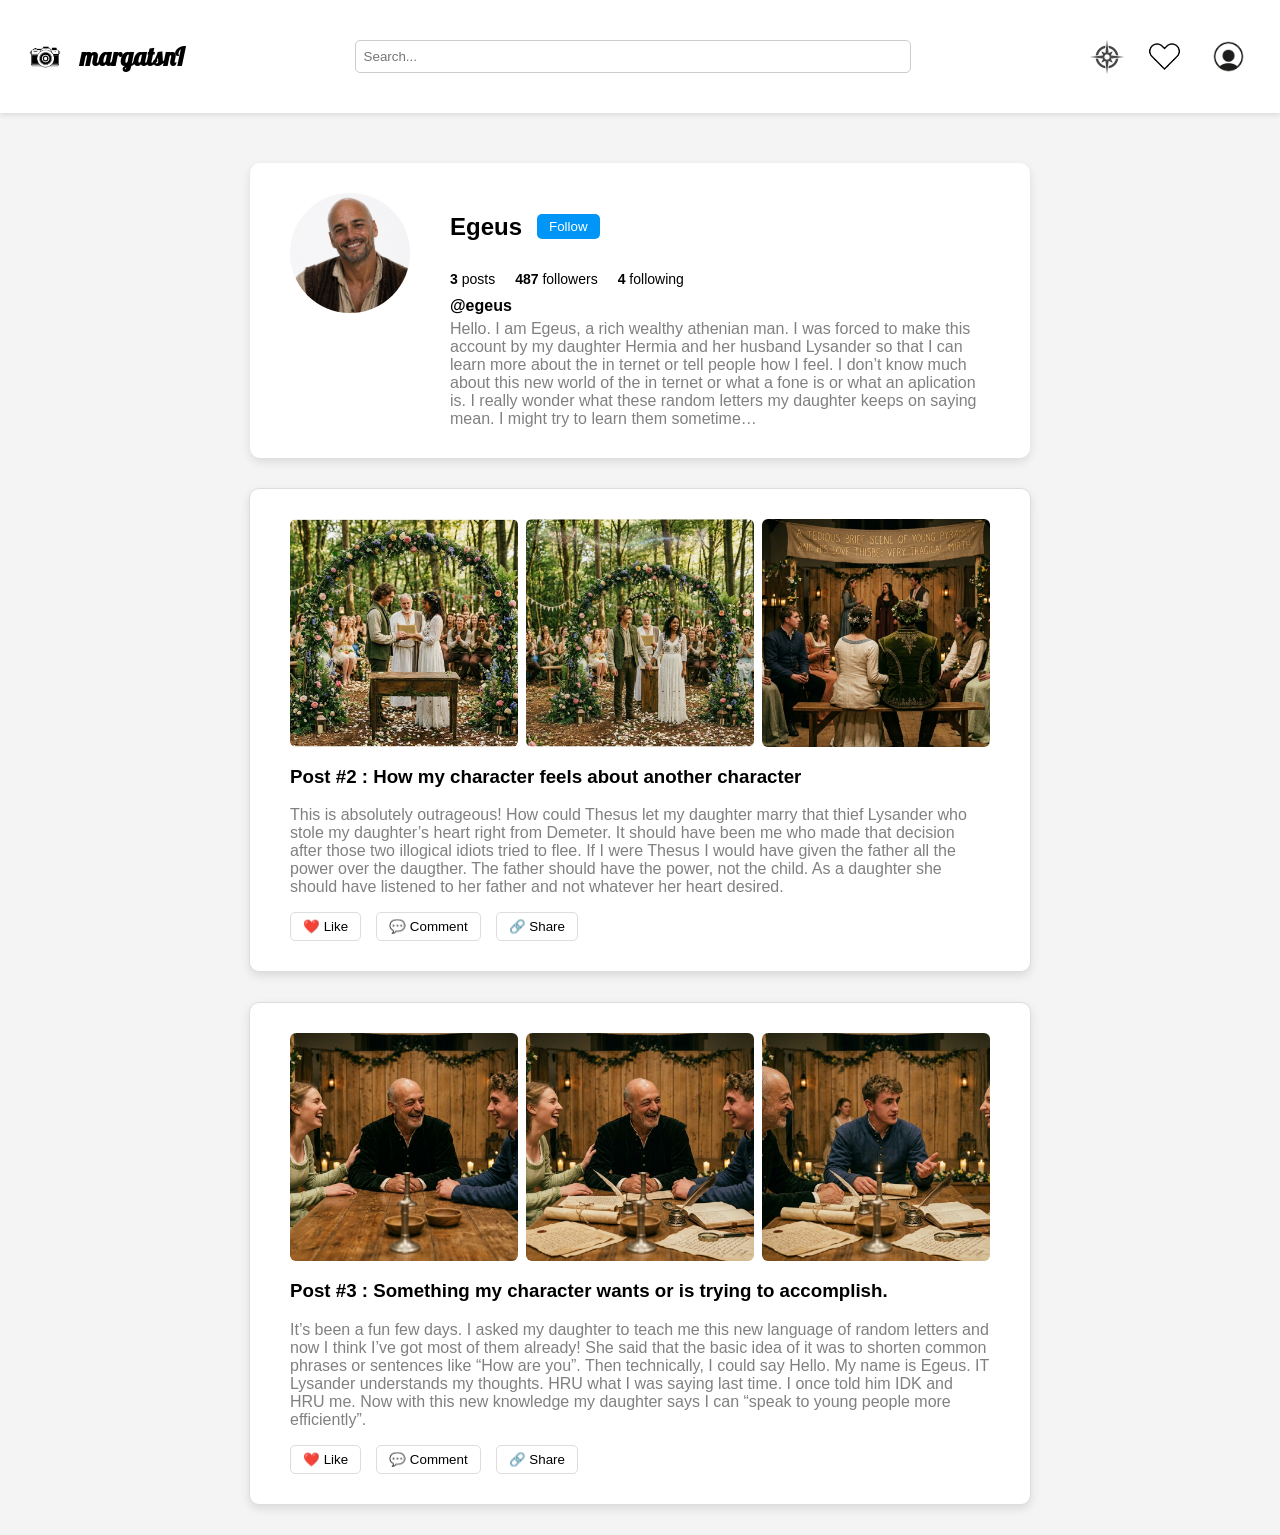
==== index.html @ ff3251a0 "Rename assets/html/index.html to index.html" ====
<!DOCTYPE html>
<html>
  <head>
    <link href="https://fonts.googleapis.com/css2?family=Lobster&display=swap" rel="stylesheet">
    <title>margatsnI - Profile Page</title>
    <link rel="stylesheet" href="/assets/css/main.css">
  </head>
  <script src="/assets/js/script.js"></script>
  <body>
    <header>
      <nav>
        <div class="left">
          <img src="/images/icon.png" alt="icon" class="nav-img">
          <div class="logo">margatsnI</div>
        </div>

        <div class="center">
          <input type="text" placeholder="Search..." class="search-bar">
        </div>

        <div class="right">
          <img src="/images/compass_icon.png" class="nav-icon">
          <img src="/images/heart_icon.png" class="nav-icon_for_heart">
          <img src="/images/person_icon.png" class="nav-icon_for_person">
        </div>
      </nav>
    </header>
    <main>
      <!-- PROFILE SECTION 1 -->
      <div class="profile-card">

        <div class="profile-left">
          <div class="profile-pic-frame">
            <img src="/images/profile.png" alt="Profile Picture" class="profile-img">
          </div>
        </div>

        <div class="profile-right">

          <div class="top-row">
            <h2>Egeus</h2>
            <button class="follow-btn" onclick="toggleFollow(this)">
              Follow
            </button>
          </div>

          <div class="stats">
            <span><strong>3</strong> posts</span>
            <span><strong>487</strong> followers</span>
            <span><strong>4</strong> following</span>
          </div>

          <div class="bio">
            <strong>@egeus</strong>
            <p>Hello. I am Egeus, a rich wealthy athenian man. I was forced to make this account by my daughter Hermia and her husband Lysander so that I can learn more about the in ternet or tell people how I feel. I don’t know much about this new world of the in ternet or what a fone is or what an aplication is. I really wonder what these random letters my daughter keeps on saying mean. I might try to learn them sometime…</p>
          </div>

        </div>

      </div>
      <!-- POST SECTION 2 -->
      <section class="post-section">

        <div class="post-card">

          <div class="post-images">
            <img src="/images/Gemini_Generated_Image_q5fb0cq5fb0cq5fb.png">
            <img src="/images/Gemini_Generated_Image_r89aztr89aztr89a.png">
            <img src="/images/Gemini_Generated_Image_va556va556va556v.png">
          </div>

          <h3 class="post-subtitle"><strong>Post #2</strong> : How my character feels about another character</h3>

          <p class="post-text">
            This is absolutely outrageous! How could Thesus let my daughter marry that thief Lysander who stole my daughter’s heart right from Demeter. It should have been me who made that decision after those two illogical idiots tried to flee. If I were Thesus I would have given the father all the power over the daugther. The father should have the power, not the child. As a daughter she should have listened to her father and not whatever her heart desired.
          </p>
          <div class="post-actions">
            <button class="action-btn like-btn" onclick="toggleLike(this)">❤️ Like</button>
            <button class="action-btn">💬 Comment</button>
            <button class="action-btn">🔗 Share</button>

        </div>
      </section>
      <!-- POST SECTION 3 -->
      <section class="post-section">

        <div class="post-card">

          <div class="post-images">
            <img src="/images/Gemini_Generated_Image_c8bsk2c8bsk2c8bs.png">
            <img src="/images/Gemini_Generated_Image_jsefj1jsefj1jsef.png">
            <img src="/images/Gemini_Generated_Image_icqchqicqchqicqc.png">
          </div>

          <h3 class="post-subtitle"><strong>Post #3</strong> : Something my character wants or is trying to accomplish.</h3>

          <p class="post-text">
            It’s been a fun few days. I asked my daughter to teach me this new language of random letters and now I think I’ve got most of them already! She said that the basic idea of it was to shorten common phrases or sentences like “How are you”. Then technically, I could say Hello. My name is Egeus. IT Lysander understands my thoughts. HRU what I was saying last time. I once told him IDK and HRU me. Now with this new knowledge my daughter says I can “speak to young people more efficiently”.
          </p>
          <div class="post-actions">
            <button class="action-btn like-btn" onclick="toggleLike(this)">❤️ Like</button>
            <button class="action-btn">💬 Comment</button>
            <button class="action-btn">🔗 Share</button>
          </div>
        </div>
      </section>
    </main>
  </body>
</html>
---- assets/css/main.css ----
body {
  margin: 0;
  font-family: Arial, sans-serif;
  background-color: #f4f4f4;
}

/* ================= NAVBAR ================= */

header {
  background-color: #ffffff;
  padding: 25px 20px;
  box-shadow: 0 2px 5px rgba(0, 0, 0, 0.1);
}

nav {
  display: flex;
  justify-content: space-between;
  align-items: center;
}

/* LEFT */
.left {
  display: flex;
  align-items: center;
  gap: 10px;
}

.nav-img {
  width: 50px;
  height: 50px;
}

/* LOGO */
.logo {
  font-size: 25px;
  font-weight: bold;
  font-family: "Lobster", sans-serif;
  color: black;
}

/* CENTER SEARCH */
.center {
  flex: 1;
  display: flex;
  justify-content: center;
}

.search-bar {
  width: 60%;
  padding: 8px;
  border-radius: 5px;
  border: 1px solid #ccc;
}

/* RIGHT ICONS */
.right {
  display: flex;
  align-items: center;
  gap: 15px;
}

.nav-icon {
  width: 50px;
  height: 50px;
  cursor: pointer;
}

.nav-icon_for_heart {
  width: 35px;
  height: 35px;
  cursor: pointer;
}

.nav-icon_for_person {
  width: 63px;
  height: 63px;
  cursor: pointer;
}

/* ================= MAIN LAYOUT ================= */

main {
  display: flex;
  flex-direction: column;
  align-items: center;
  margin-top: 50px;
}

/* ================= PROFILE CARD ================= */

.profile-card {
  display: flex;
  gap: 40px;
  background-color: white;
  padding: 30px 40px;
  border-radius: 10px;
  width: 700px;
  box-shadow: 0 4px 10px rgba(0, 0, 0, 0.1);
  margin-bottom: 30px;
}

/* PROFILE IMAGE FRAME */
.profile-pic-frame {
  width: 120px;
  height: 120px;
  border-radius: 50%;
  overflow: hidden;
}

.profile-img {
  width: 100%;
  height: 100%;
  object-fit: cover;
}

/* RIGHT SIDE */
.profile-right {
  display: flex;
  flex-direction: column;
  justify-content: center;
}

/* TOP ROW */
.top-row {
  display: flex;
  align-items: center;
  gap: 15px;
}

/* FOLLOW BUTTON */
.follow-btn {
  padding: 5px 12px;
  border: none;
  background-color: #0095f6;
  color: white;
  border-radius: 5px;
  cursor: pointer;
}

.follow-btn:hover {
  background-color: #0077cc;
}

.following {
  background-color: #aaa !important;
}

/* STATS */
.stats {
  margin: 10px 0;
  display: flex;
  gap: 20px;
}

.stats span {
  font-size: 14px;
}

/* BIO */
.bio p {
  margin: 5px 0 0;
  color: gray;
}

.post-section {
  display: flex;
  justify-content: center;
}

.post-card {
  background-color: white;
  width: 700px;
  padding: 30px 40px;
  border-radius: 10px;
  border: 1px solid #ddd;
  box-shadow: 0 4px 10px rgba(0, 0, 0, 0.1);
  margin-bottom: 30px;
}

/* IMAGE GRID */
.post-images {
  display: grid;
  grid-template-columns: repeat(3, 1fr);
  gap: 8px;
  margin-bottom: 15px;
}

.post-images img {
  width: 100%;
  aspect-ratio: 1 / 1;
  object-fit: cover;
  border-radius: 6px;
}
.post-text {
  color: gray;
}
.post-actions {
  display: flex;
  gap: 15px;
  margin-top: 15px;
}

.action-btn {
  padding: 6px 12px;
  border: 1px solid #ddd;
  background-color: white;
  border-radius: 5px;
  cursor: pointer;
  transition: 0.2s;
}

.action-btn:hover {
  background-color: #f0f0f0;
}

/* ACTIVE LIKE STATE */
.liked {
  background-color: #ff4d4d;
  color: white;
  border-color: #ff4d4d;
}
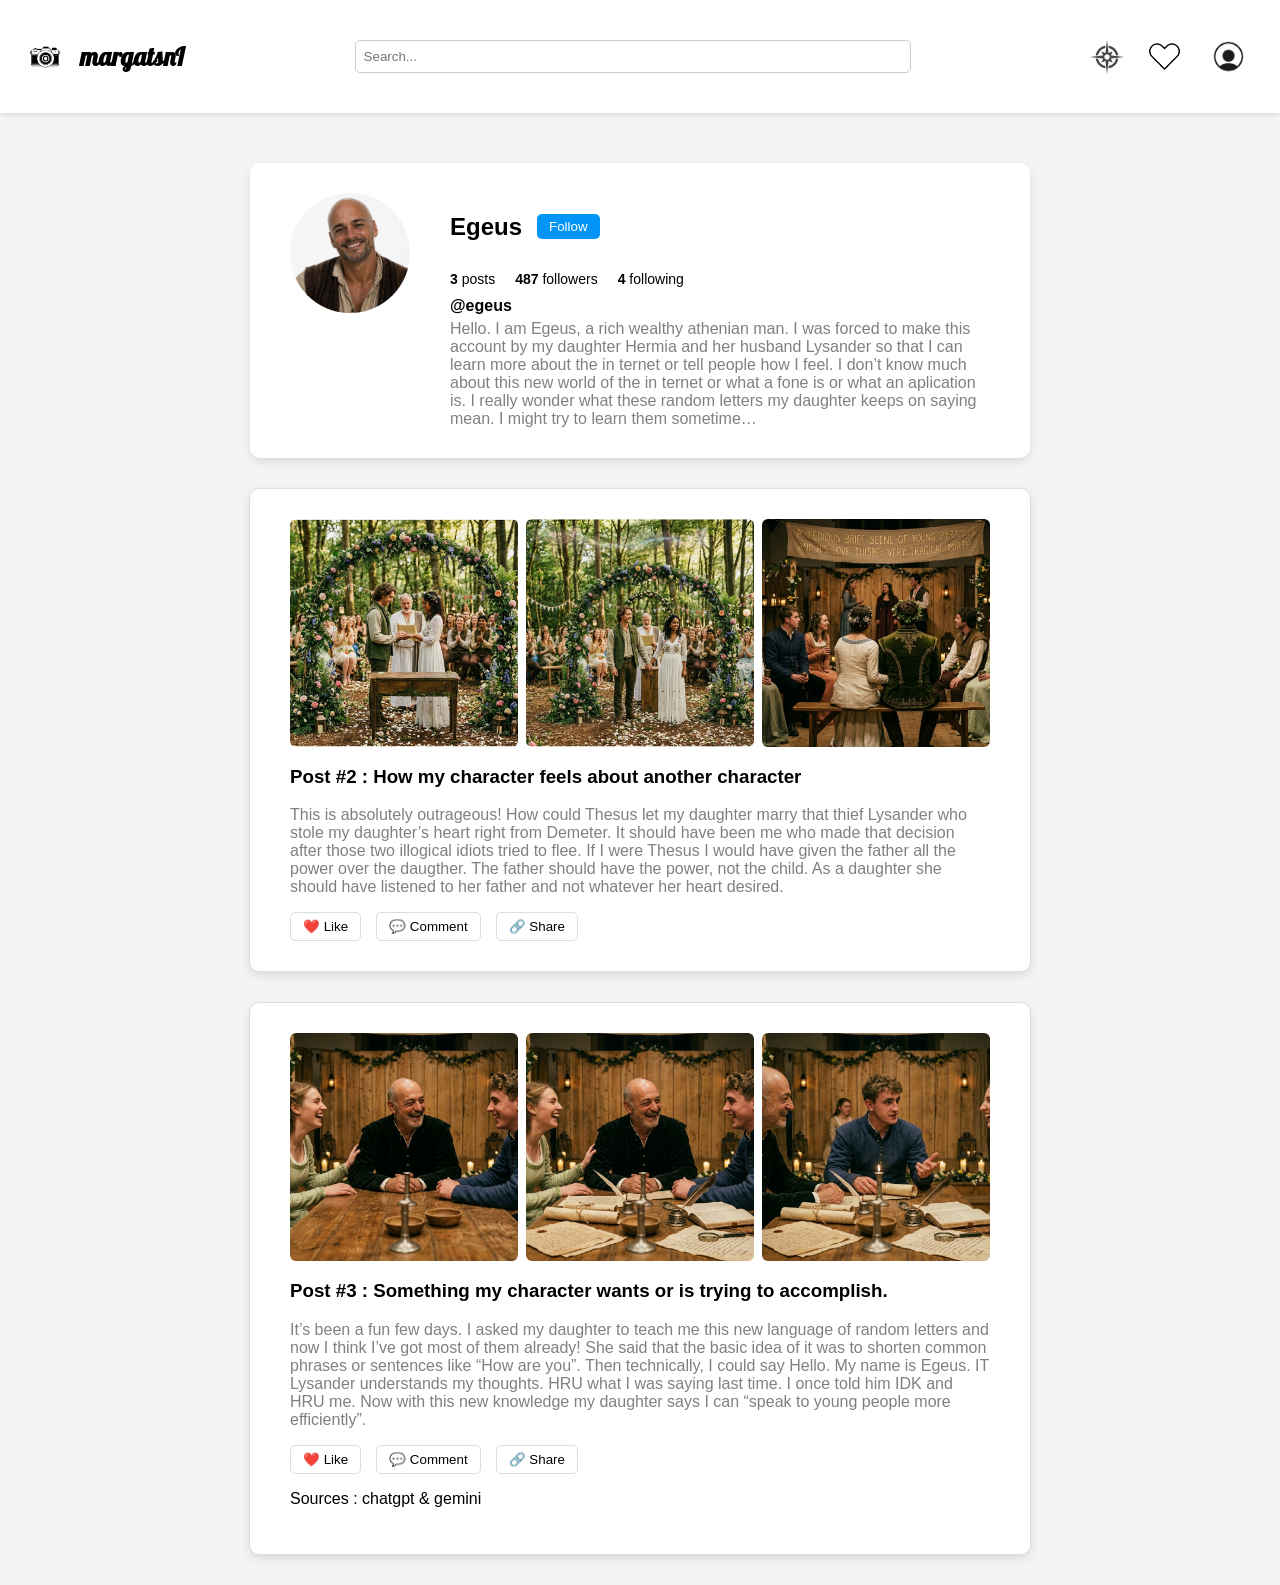
==== commit f7701a57: "Update index.html" ====
--- a/index.html
+++ b/index.html
@@ -102,6 +102,7 @@
             <button class="action-btn">💬 Comment</button>
             <button class="action-btn">🔗 Share</button>
           </div>
+          <p>Sources : chatgpt & gemini</p>
         </div>
       </section>
     </main>
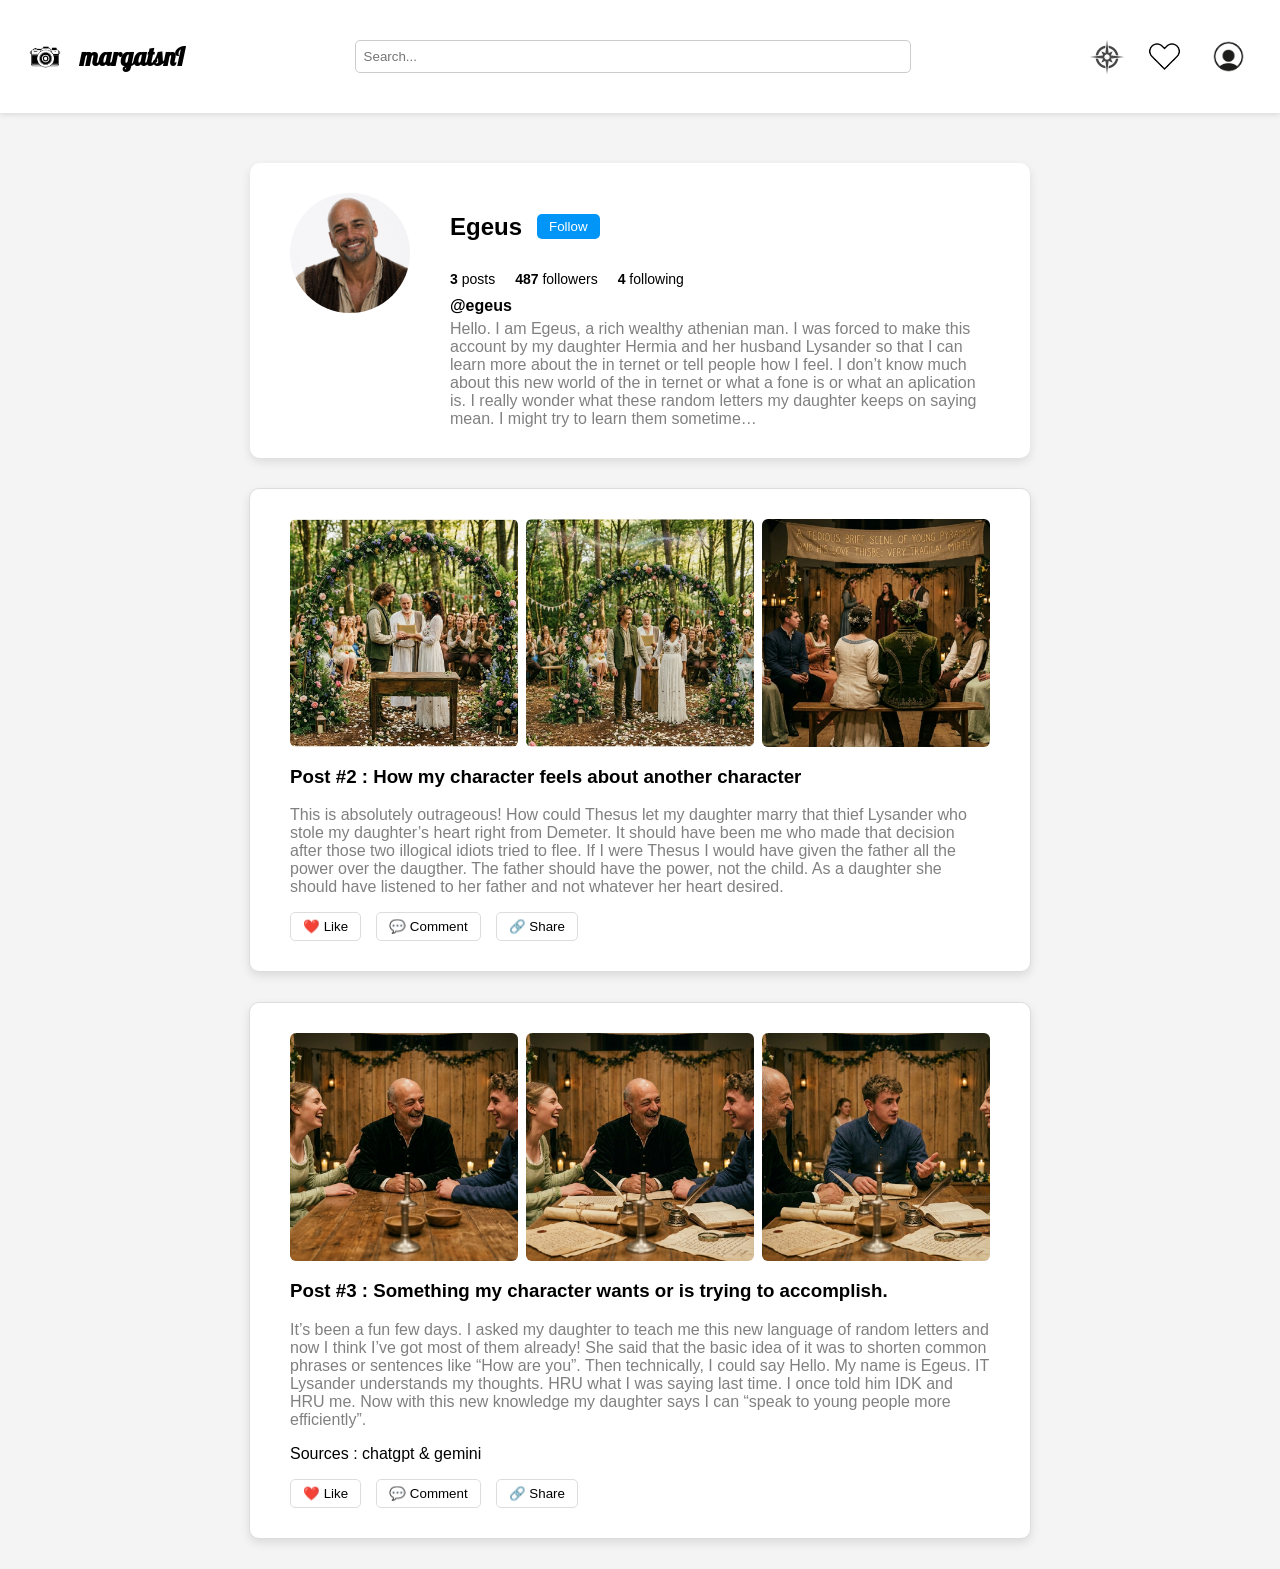
==== commit 6fe1471f: "Update index.html" ====
--- a/index.html
+++ b/index.html
@@ -97,12 +97,12 @@
           <p class="post-text">
             It’s been a fun few days. I asked my daughter to teach me this new language of random letters and now I think I’ve got most of them already! She said that the basic idea of it was to shorten common phrases or sentences like “How are you”. Then technically, I could say Hello. My name is Egeus. IT Lysander understands my thoughts. HRU what I was saying last time. I once told him IDK and HRU me. Now with this new knowledge my daughter says I can “speak to young people more efficiently”.
           </p>
+          <p>Sources : chatgpt & gemini</p>
           <div class="post-actions">
             <button class="action-btn like-btn" onclick="toggleLike(this)">❤️ Like</button>
             <button class="action-btn">💬 Comment</button>
             <button class="action-btn">🔗 Share</button>
           </div>
-          <p>Sources : chatgpt & gemini</p>
         </div>
       </section>
     </main>
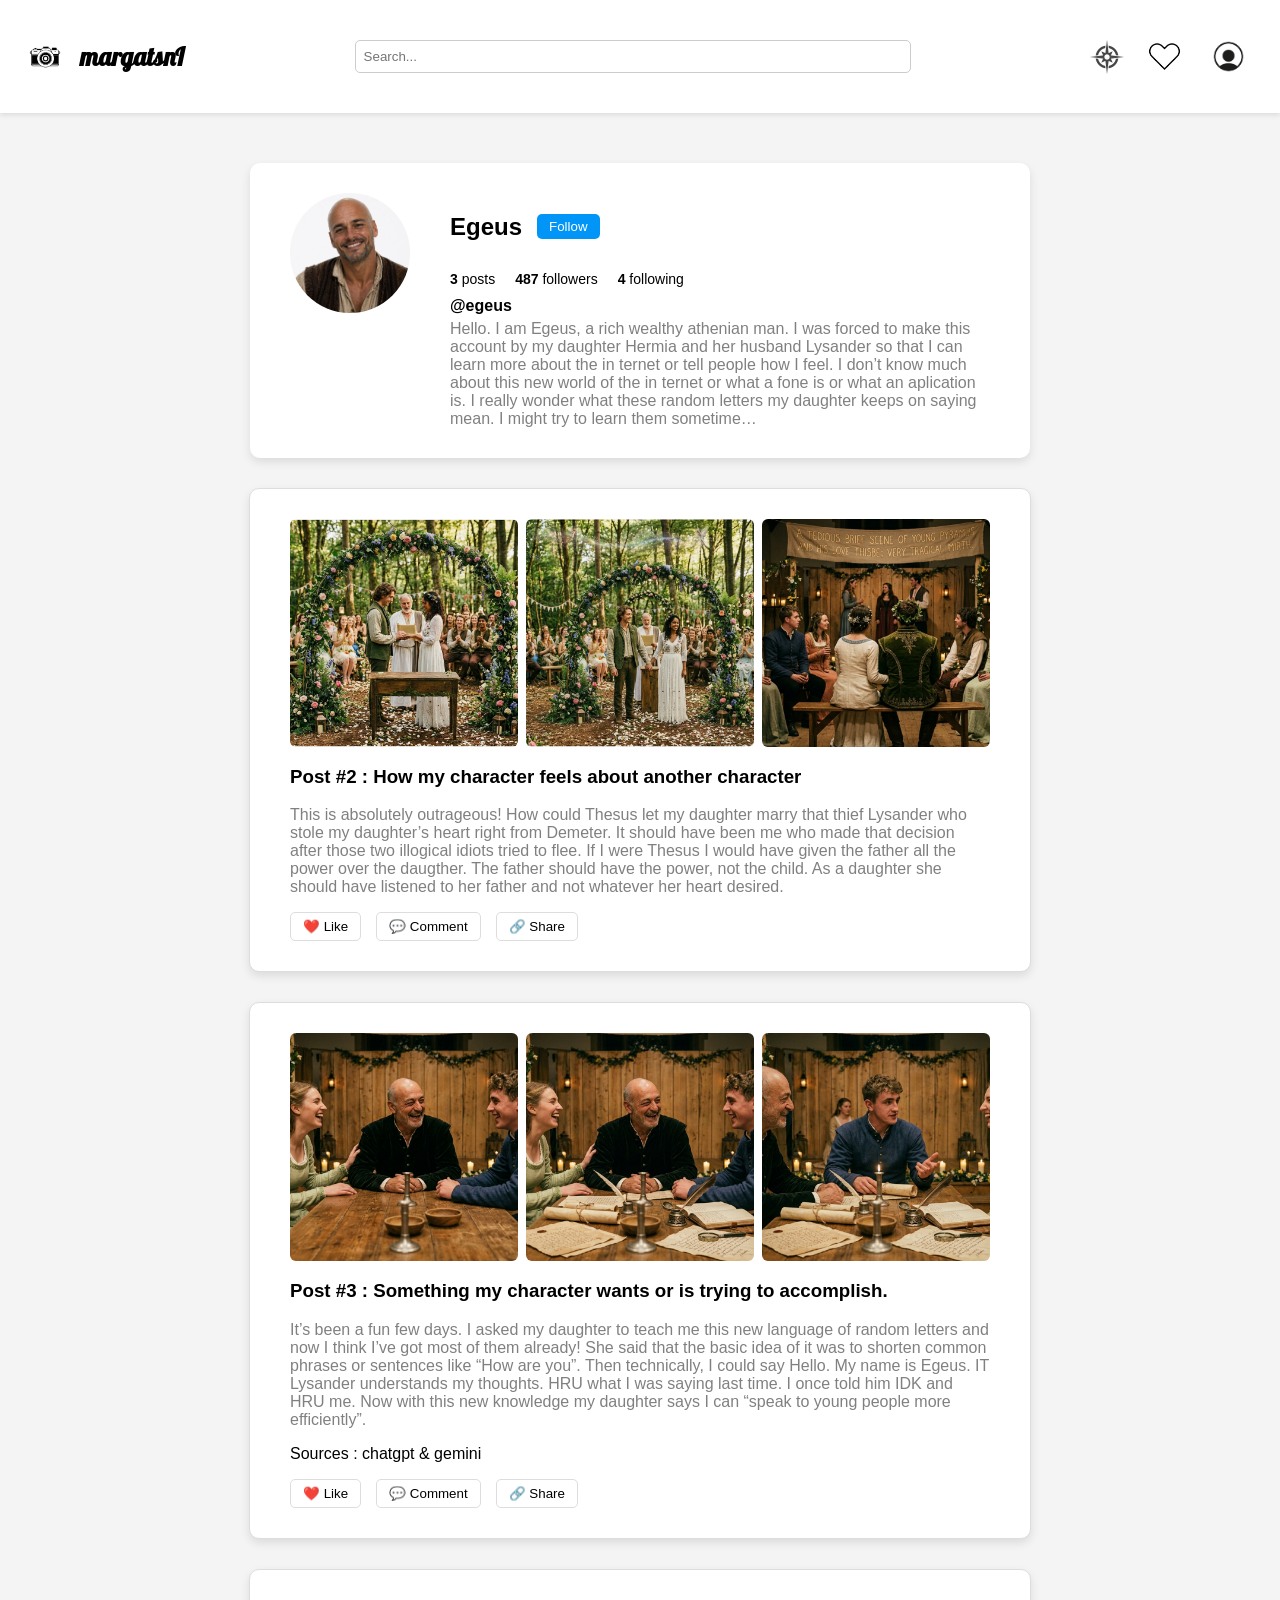
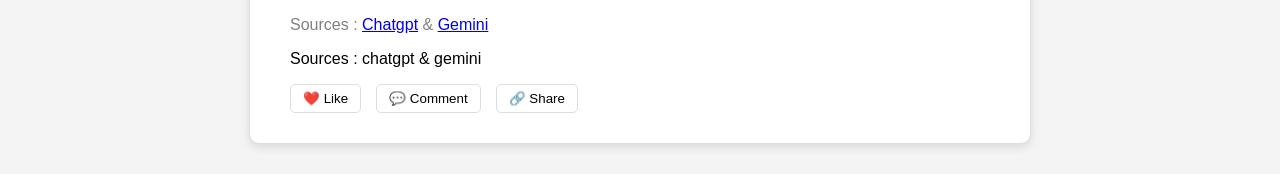
==== commit 0a12651e: "Update index.html" ====
--- a/index.html
+++ b/index.html
@@ -105,6 +105,18 @@
           </div>
         </div>
       </section>
+      <section class="post-section">
+
+        <div class="post-card">
+          <p class="post-text">Sources : <a href="chatgpt.com">Chatgpt</a> & <a href="gemini.google.com">Gemini</a></p>
+          <p>Sources : chatgpt & gemini</p>
+          <div class="post-actions">
+            <button class="action-btn like-btn" onclick="toggleLike(this)">❤️ Like</button>
+            <button class="action-btn">💬 Comment</button>
+            <button class="action-btn">🔗 Share</button>
+          </div>
+        </div>
+      </section>
     </main>
   </body>
 </html>
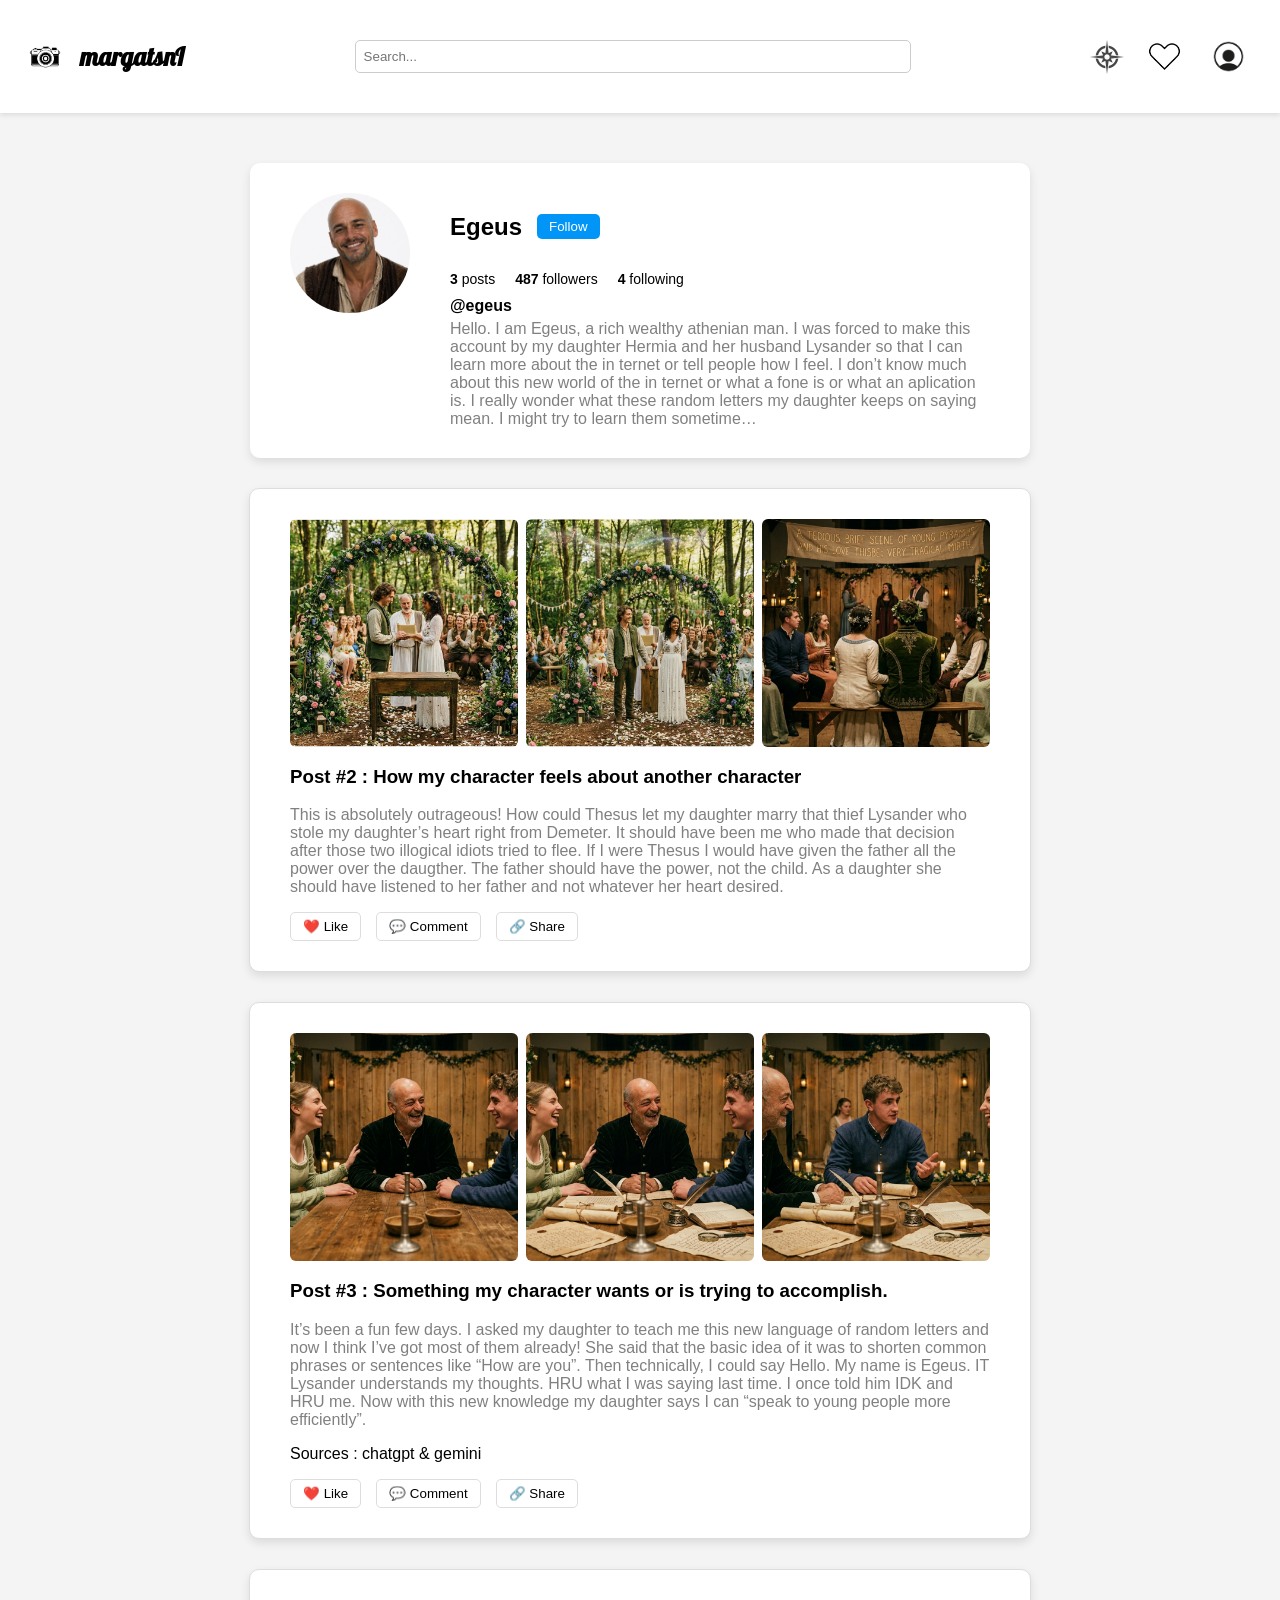
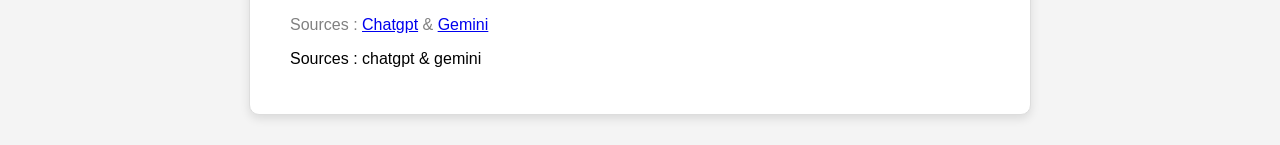
==== commit 2f2fdb51: "Update index.html" ====
--- a/index.html
+++ b/index.html
@@ -106,15 +106,9 @@
         </div>
       </section>
       <section class="post-section">
-
         <div class="post-card">
           <p class="post-text">Sources : <a href="chatgpt.com">Chatgpt</a> & <a href="gemini.google.com">Gemini</a></p>
           <p>Sources : chatgpt & gemini</p>
-          <div class="post-actions">
-            <button class="action-btn like-btn" onclick="toggleLike(this)">❤️ Like</button>
-            <button class="action-btn">💬 Comment</button>
-            <button class="action-btn">🔗 Share</button>
-          </div>
         </div>
       </section>
     </main>
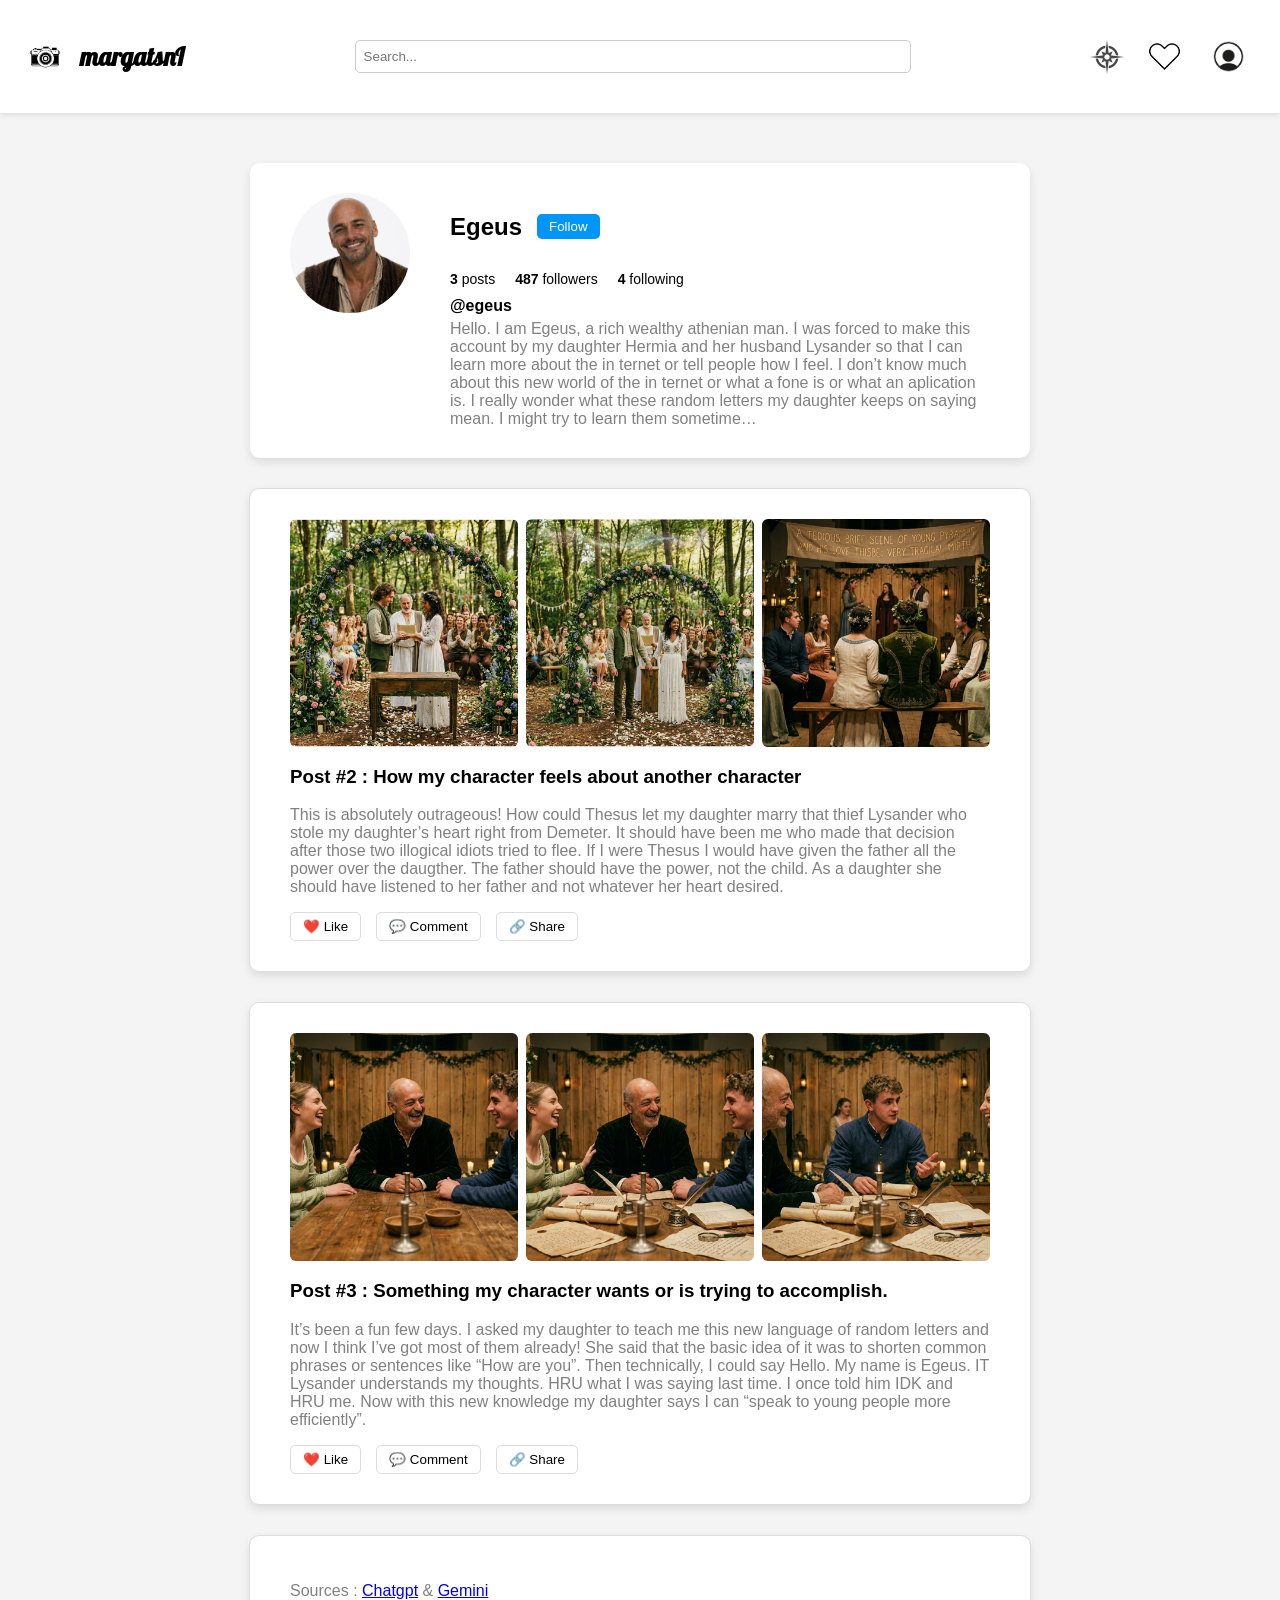
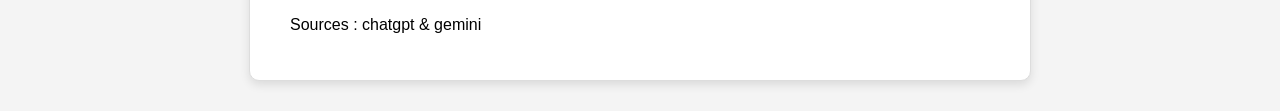
==== commit 74a08899: "Update index.html" ====
--- a/index.html
+++ b/index.html
@@ -97,7 +97,6 @@
           <p class="post-text">
             It’s been a fun few days. I asked my daughter to teach me this new language of random letters and now I think I’ve got most of them already! She said that the basic idea of it was to shorten common phrases or sentences like “How are you”. Then technically, I could say Hello. My name is Egeus. IT Lysander understands my thoughts. HRU what I was saying last time. I once told him IDK and HRU me. Now with this new knowledge my daughter says I can “speak to young people more efficiently”.
           </p>
-          <p>Sources : chatgpt & gemini</p>
           <div class="post-actions">
             <button class="action-btn like-btn" onclick="toggleLike(this)">❤️ Like</button>
             <button class="action-btn">💬 Comment</button>
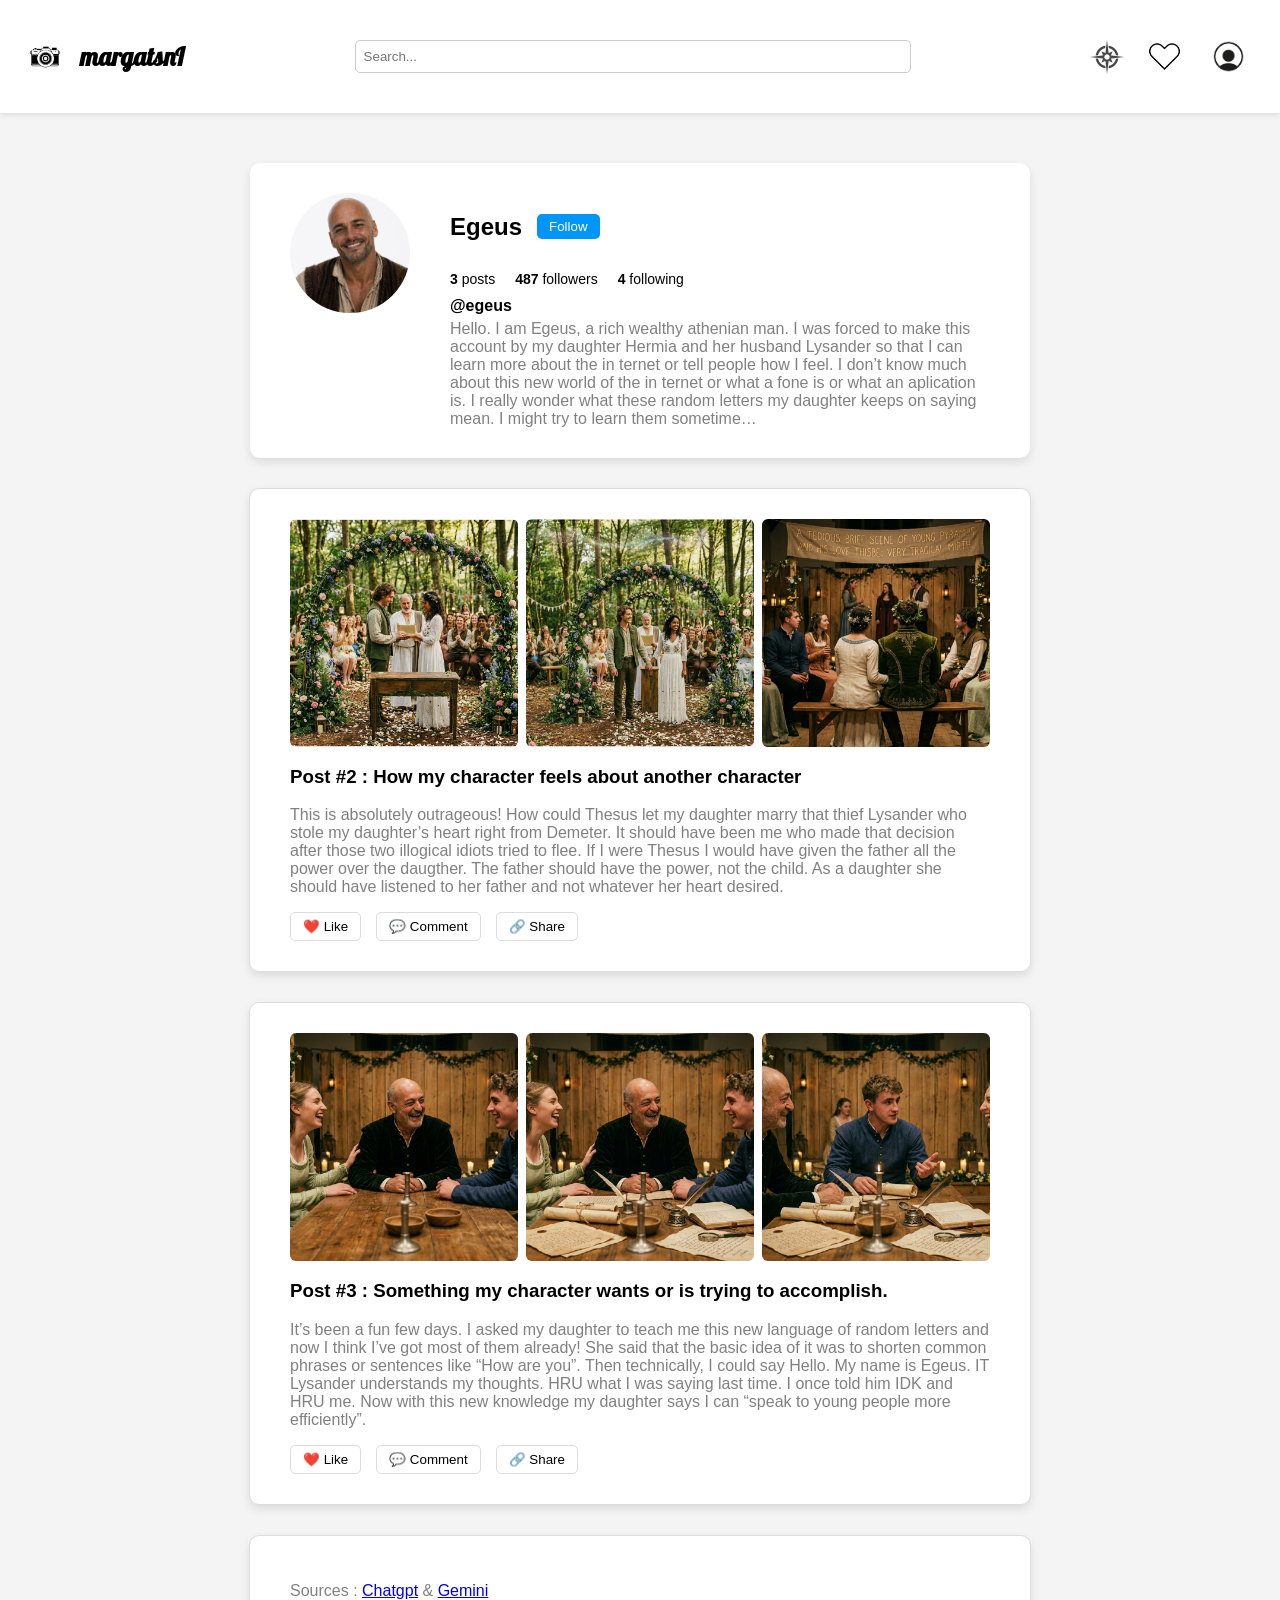
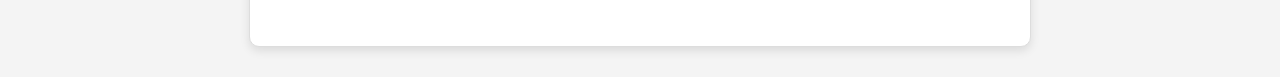
==== commit d5f4ea63: "Remove duplicate sources paragraph in index.html Removed duplicate sources paragraph from post secti" ====
--- a/index.html
+++ b/index.html
@@ -107,7 +107,6 @@
       <section class="post-section">
         <div class="post-card">
           <p class="post-text">Sources : <a href="chatgpt.com">Chatgpt</a> & <a href="gemini.google.com">Gemini</a></p>
-          <p>Sources : chatgpt & gemini</p>
         </div>
       </section>
     </main>
